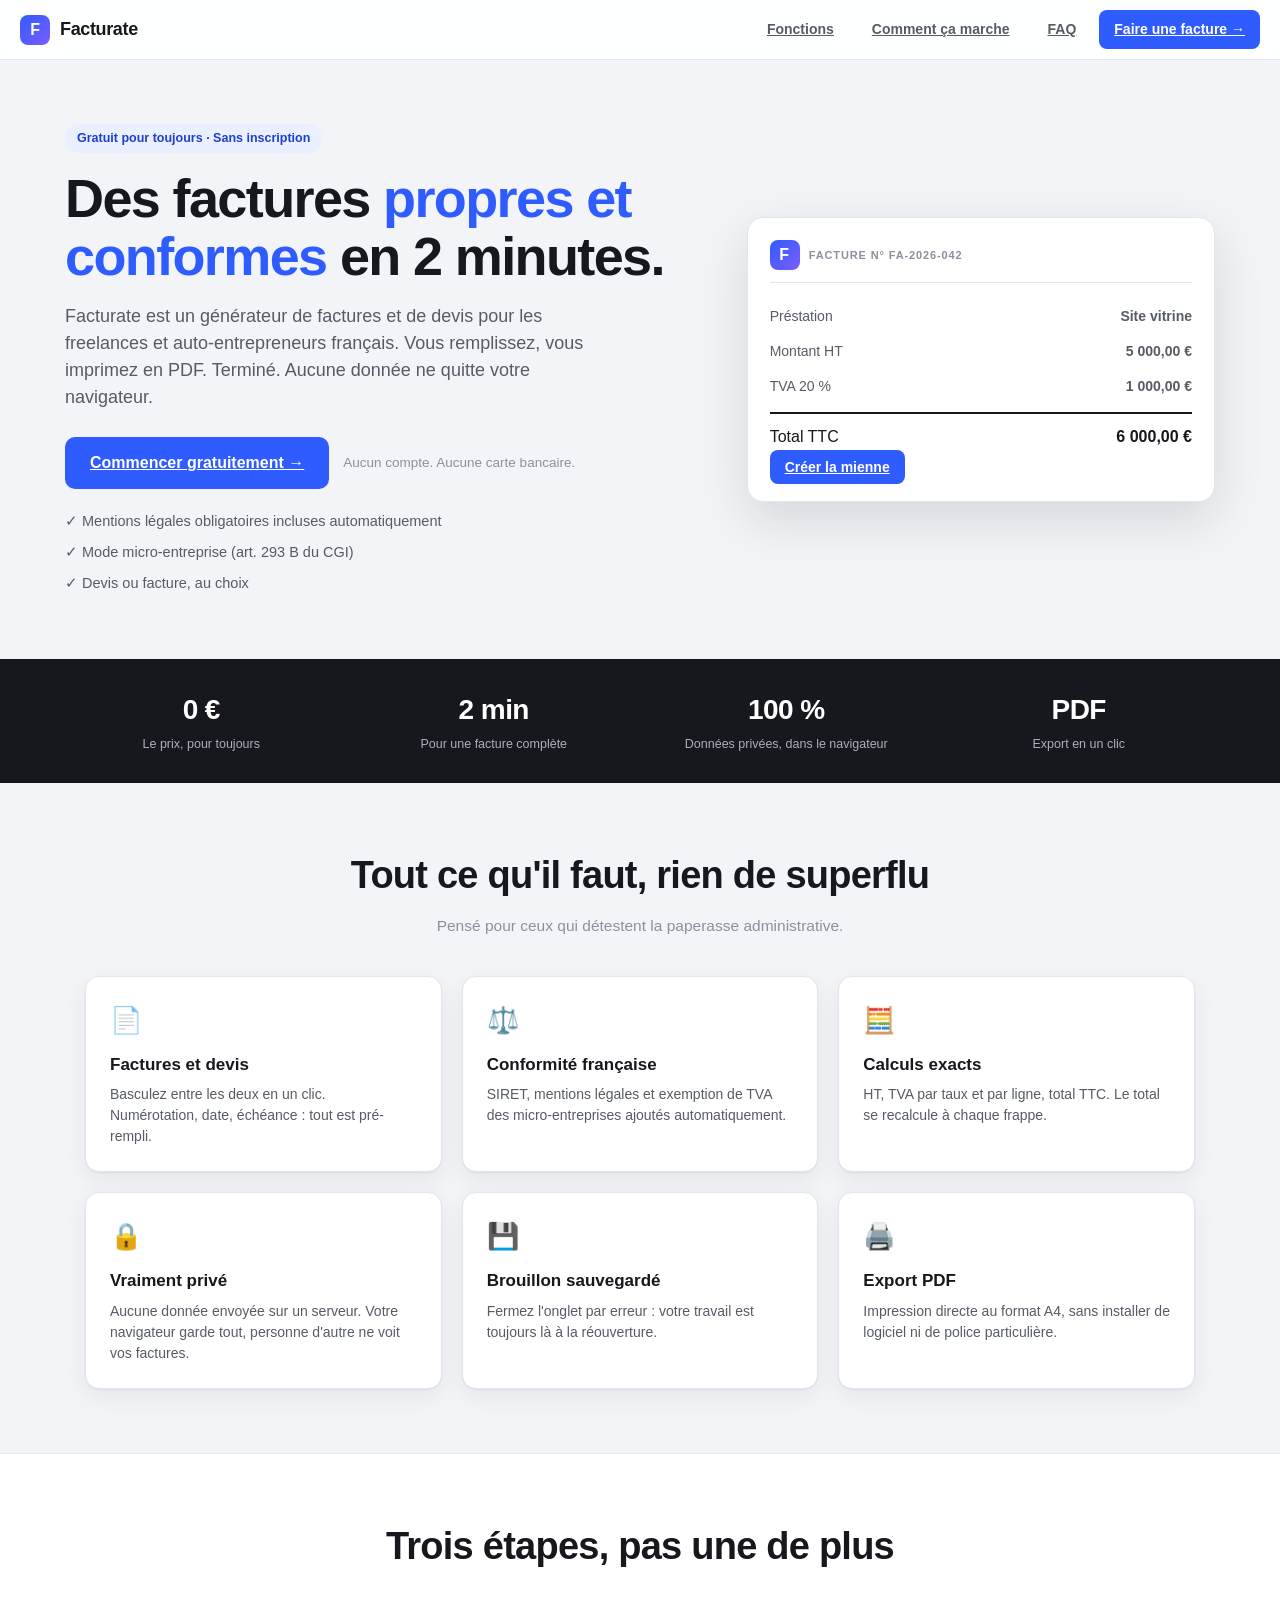
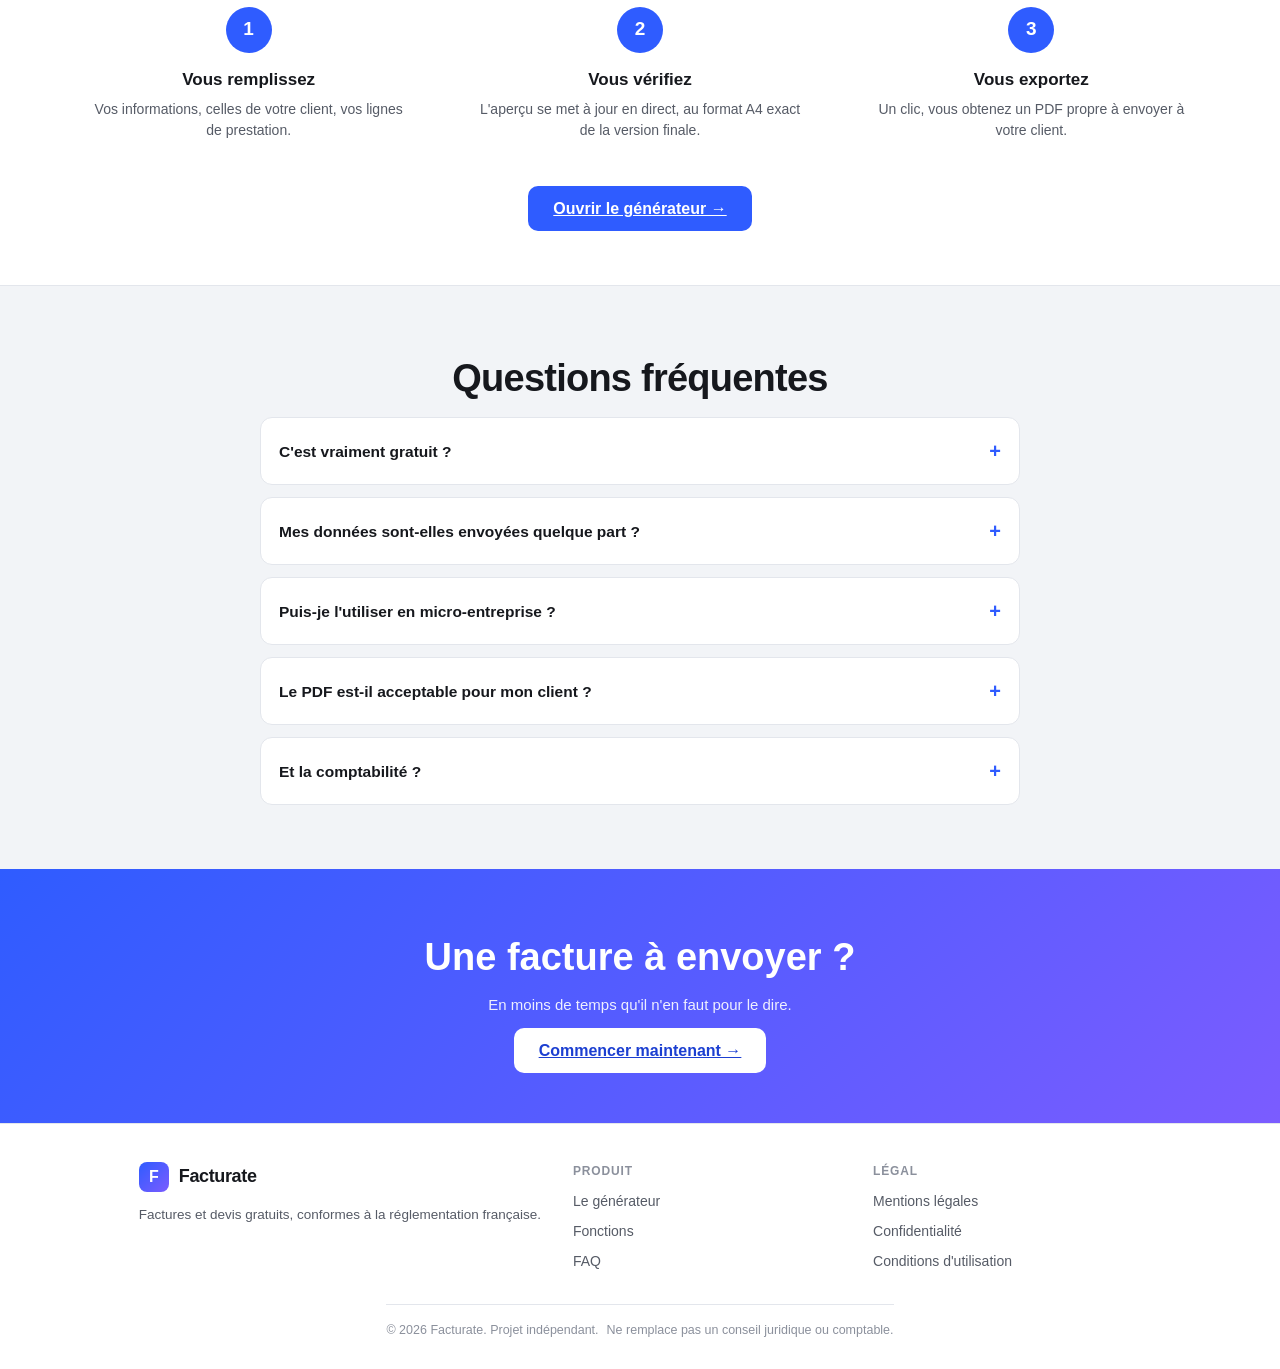
==== index.html @ b5619bf3 "Facturate : générateur de factures/devis + landing + pages légales + SEO - Application 100% statique" ====
<!DOCTYPE html>
<html lang="fr">
<head>
  <meta charset="UTF-8">
  <meta name="viewport" content="width=device-width, initial-scale=1.0">
  <title>Facturate — Factures et devis gratuits pour freelances et auto-entrepreneurs</title>
  <meta name="description" content="Créez des factures et devis professionnels conformes à la loi française. Gratuit, sans inscription, sans installation. Export PDF en un clic.">
  <meta name="keywords" content="facture gratuite, devis gratuit, générateur de facture, auto-entrepreneur, freelance, facture PDF, micro-entreprise">
  <link rel="canonical" href="https://example.com/">
  <link rel="stylesheet" href="css/style.css">
</head>
<body itemscope itemtype="https://schema.org/WebApplication">
  <meta itemprop="name" content="Facturate">
  <meta itemprop="applicationCategory" content="BusinessApplication">
  <meta itemprop="operatingSystem" content="Tout navigateur web">
  <meta itemprop="offers" itemscope itemtype="https://schema.org/Offer">
  <meta itemprop="price" content="0">
  <meta itemprop="priceCurrency" content="EUR">
  <script type="application/ld+json">
  {
    "@context": "https://schema.org",
    "@type": "SoftwareApplication",
    "name": "Facturate",
    "applicationCategory": "BusinessApplication",
    "operatingSystem": "Tout navigateur web",
    "description": "Générateur de factures et devis gratuits, conformes à la législation française. Sans inscription, export PDF.",
    "offers": { "@type": "Offer", "price": "0", "priceCurrency": "EUR" }
  }
  </script>
  <header class="topbar">
    <div class="topbar-inner">
      <a class="brand" href="index.html">
        <span class="brand-mark">F</span>
        <span>Facturate</span>
      </a>
      <nav>
        <a class="btn btn-ghost" href="#fonctions">Fonctions</a>
        <a class="btn btn-ghost" href="#demarrer">Comment ça marche</a>
        <a class="btn btn-ghost" href="#faq">FAQ</a>
        <a class="btn btn-primary" href="app.html">Faire une facture →</a>
      </nav>
    </div>
  </header>

  <main>
    <!-- Hero -->
    <section class="hero">
      <div class="hero-inner">
        <div class="hero-text">
          <span class="badge">Gratuit pour toujours · Sans inscription</span>
          <h1>Des factures <span class="accent">propres et conformes</span> en 2 minutes.</h1>
          <p>Facturate est un générateur de factures et de devis pour les freelances et auto-entrepreneurs français. Vous remplissez, vous imprimez en PDF. Terminé. Aucune donnée ne quitte votre navigateur.</p>
          <div class="hero-cta">
            <a class="btn btn-primary btn-lg" href="app.html">Commencer gratuitement →</a>
            <span class="hero-sub">Aucun compte. Aucune carte bancaire.</span>
          </div>
          <ul class="hero-list">
            <li>✓ Mentions légales obligatoires incluses automatiquement</li>
            <li>✓ Mode micro-entreprise (art. 293 B du CGI)</li>
            <li>✓ Devis ou facture, au choix</li>
          </ul>
        </div>
        <div class="hero-card">
          <div class="hero-card-head">
            <span class="brand-mark">F</span>
            <span>FACTURE N° FA-2026-042</span>
          </div>
          <div class="hero-card-row"><span>Préstation</span><strong>Site vitrine</strong></div>
          <div class="hero-card-row"><span>Montant HT</span><strong>5 000,00 €</strong></div>
          <div class="hero-card-row"><span>TVA 20 %</span><strong>1 000,00 €</strong></div>
          <div class="hero-card-row total"><span>Total TTC</span><strong>6 000,00 €</strong></div>
          <a class="btn btn-primary" href="app.html">Créer la mienne</a>
        </div>
      </div>
    </section>

    <!-- Preuve sociale -->
    <section class="band">
      <div class="band-inner">
        <div class="stat"><strong>0 €</strong><span>Le prix, pour toujours</span></div>
        <div class="stat"><strong>2 min</strong><span>Pour une facture complète</span></div>
        <div class="stat"><strong>100 %</strong><span>Données privées, dans le navigateur</span></div>
        <div class="stat"><strong>PDF</strong><span>Export en un clic</span></div>
      </div>
    </section>

    <!-- Fonctions -->
    <section id="fonctions" class="section">
      <h2>Tout ce qu'il faut, rien de superflu</h2>
      <p class="section-sub">Pensé pour ceux qui détestent la paperasse administrative.</p>
      <div class="features">
        <div class="feature">
          <div class="feature-ico">📄</div>
          <h3>Factures et devis</h3>
          <p>Basculez entre les deux en un clic. Numérotation, date, échéance : tout est pré-rempli.</p>
        </div>
        <div class="feature">
          <div class="feature-ico">⚖️</div>
          <h3>Conformité française</h3>
          <p>SIRET, mentions légales et exemption de TVA des micro-entreprises ajoutés automatiquement.</p>
        </div>
        <div class="feature">
          <div class="feature-ico">🧮</div>
          <h3>Calculs exacts</h3>
          <p>HT, TVA par taux et par ligne, total TTC. Le total se recalcule à chaque frappe.</p>
        </div>
        <div class="feature">
          <div class="feature-ico">🔒</div>
          <h3>Vraiment privé</h3>
          <p>Aucune donnée envoyée sur un serveur. Votre navigateur garde tout, personne d'autre ne voit vos factures.</p>
        </div>
        <div class="feature">
          <div class="feature-ico">💾</div>
          <h3>Brouillon sauvegardé</h3>
          <p>Fermez l'onglet par erreur : votre travail est toujours là à la réouverture.</p>
        </div>
        <div class="feature">
          <div class="feature-ico">🖨️</div>
          <h3>Export PDF</h3>
          <p>Impression directe au format A4, sans installer de logiciel ni de police particulière.</p>
        </div>
      </div>
    </section>

    <!-- Comment ça marche -->
    <section id="demarrer" class="section section-alt">
      <h2>Trois étapes, pas une de plus</h2>
      <div class="steps">
        <div class="step">
          <span class="step-n">1</span>
          <h3>Vous remplissez</h3>
          <p>Vos informations, celles de votre client, vos lignes de prestation.</p>
        </div>
        <div class="step">
          <span class="step-n">2</span>
          <h3>Vous vérifiez</h3>
          <p>L'aperçu se met à jour en direct, au format A4 exact de la version finale.</p>
        </div>
        <div class="step">
          <span class="step-n">3</span>
          <h3>Vous exportez</h3>
          <p>Un clic, vous obtenez un PDF propre à envoyer à votre client.</p>
        </div>
      </div>
      <div class="section-cta">
        <a class="btn btn-primary btn-lg" href="app.html">Ouvrir le générateur →</a>
      </div>
    </section>

    <!-- FAQ -->
    <section id="faq" class="section">
      <h2>Questions fréquentes</h2>
      <div class="faq">
        <details>
          <summary>C'est vraiment gratuit ?</summary>
          <p>Oui. Il n'y a pas de version payante, pas de limite de documents, pas de compte à créer. Le projet est hébergé sur une plateforme gratuite et ne coûte rien à faire tourner.</p>
        </details>
        <details>
          <summary>Mes données sont-elles envoyées quelque part ?</summary>
          <p>Non. Tout reste dans votre navigateur via le stockage local. Aucun appel réseau n'est effectué. Vous pouvez le vérifier vous-même : le code est libre et public.</p>
        </details>
        <details>
          <summary>Puis-je l'utiliser en micro-entreprise ?</summary>
          <p>Oui. Cochez « Je suis en micro-entreprise » : les mentions obligatoires (dispense d'immatriculation au RCS et au RM, TVA non applicable art. 293 B du CGI) sont ajoutées automatiquement.</p>
        </details>
        <details>
          <summary>Le PDF est-il acceptable pour mon client ?</summary>
          <p>Oui. Le format A4 est respecté et la mise en page est propre. Pensez à vérifier que les mentions obligatoires propres à votre activité sont présentes.</p>
        </details>
        <details>
          <summary>Et la comptabilité ?</summary>
          <p>Facturate édite vos documents. Il ne remplace pas un comptable ni un logiciel comptable agréé. Pour la gestion de votre comptabilité, rapprochez-vous d'un professionnel.</p>
        </details>
      </div>
    </section>

    <!-- CTA final -->
    <section class="cta-final">
      <h2>Une facture à envoyer ?</h2>
      <p>En moins de temps qu'il n'en faut pour le dire.</p>
      <a class="btn btn-light btn-lg" href="app.html">Commencer maintenant →</a>
    </section>
  </main>

  <footer class="foot">
    <div class="foot-inner">
      <div class="foot-col">
        <div class="brand"><span class="brand-mark">F</span><span>Facturate</span></div>
        <p>Factures et devis gratuits, conformes à la réglementation française.</p>
      </div>
      <div class="foot-col">
        <h4>Produit</h4>
        <a href="app.html">Le générateur</a>
        <a href="#fonctions">Fonctions</a>
        <a href="#faq">FAQ</a>
      </div>
      <div class="foot-col">
        <h4>Légal</h4>
        <a href="legal.html#mentions">Mentions légales</a>
        <a href="legal.html#confidentialite">Confidentialité</a>
        <a href="legal.html#cgu">Conditions d'utilisation</a>
      </div>
    </div>
    <div class="foot-note">
      <span>© 2026 Facturate. Projet indépendant.</span>
      <span>Ne remplace pas un conseil juridique ou comptable.</span>
    </div>
  </footer>
</body>
</html>
---- css/style.css ----
/* ============================================================
   Facturate — charton commun
   ============================================================ */
:root{
  --ink:#16181d;
  --ink-soft:#565b66;
  --ink-faint:#8b909c;
  --line:#e3e6ec;
  --paper:#ffffff;
  --bg:#f2f4f7;
  --brand:#2f5cff;
  --brand-deep:#1c3fd1;
  --brand-soft:#eaf0ff;
  --ok:#12794e;
  --danger:#c0392b;
  --radius:10px;
  --shadow:0 1px 2px rgba(20,25,40,.06), 0 8px 24px rgba(20,25,40,.06);
  --mono:"SFMono-Regular", ui-monospace, "Cascadia Mono", Consolas, monospace;
}

*{box-sizing:border-box}
html,body{margin:0;padding:0}
body{
  font-family:"Segoe UI", -apple-system, BlinkMacSystemFont, Roboto, "Helvetica Neue", Arial, sans-serif;
  background:var(--bg);
  color:var(--ink);
  font-size:15px;
  line-height:1.5;
  -webkit-font-smoothing:antialiased;
}
h1,h2,h3,p{margin:0}
textarea,input,select{font:inherit;color:inherit}
a{color:var(--brand-deep)}

/* ---------- Barre supérieure ---------- */
.topbar{
  position:sticky;top:0;z-index:50;
  background:rgba(255,255,255,.92);
  backdrop-filter:blur(10px);
  border-bottom:1px solid var(--line);
}
.topbar-inner{
  max-width:1500px;margin:0 auto;padding:10px 20px;
  display:flex;align-items:center;justify-content:space-between;gap:12px;
}
.brand{
  display:flex;align-items:center;gap:10px;
  text-decoration:none;font-weight:750;font-size:18px;letter-spacing:-.02em;color:var(--ink);
}
.brand-mark{
  width:30px;height:30px;border-radius:8px;
  background:linear-gradient(135deg,var(--brand),#7b5cff);
  color:#fff;display:grid;place-items:center;font-weight:800;font-size:16px;
}
.topbar nav{display:flex;gap:8px}

/* ---------- Boutons ---------- */
.btn{
  border:1px solid transparent;border-radius:8px;padding:8px 14px;
  font-size:14px;font-weight:600;cursor:pointer;
  transition:background .15s, border-color .15s, transform .05s;
}
.btn:active{transform:translateY(1px)}
.btn-primary{background:var(--brand);color:#fff}
.btn-primary:hover{background:var(--brand-deep)}
.btn-outline{background:transparent;border-color:var(--line);color:var(--ink)}
.btn-outline:hover{border-color:var(--brand);color:var(--brand-deep);background:var(--brand-soft)}
.btn-ghost{background:transparent;color:var(--ink-soft)}
.btn-ghost:hover{background:#eceff4;color:var(--ink)}
.btn-danger{
  background:transparent;border:1px solid var(--line);color:var(--ink-faint);
  border-radius:6px;padding:3px 9px;font-size:12px;cursor:pointer;
}
.btn-danger:hover{border-color:var(--danger);color:var(--danger)}

/* ---------- Mise en page 2 colonnes ---------- */
.layout{
  max-width:1500px;margin:0 auto;padding:20px;
  display:grid;grid-template-columns:minmax(340px,440px) 1fr;gap:20px;
  align-items:start;
}
.panel{display:flex;flex-direction:column;gap:16px}

/* ---------- Type de document ---------- */
.doc-type{display:flex;gap:8px}
.radio-card{
  flex:1;position:relative;display:block;
  border:1px solid var(--line);border-radius:var(--radius);
  padding:10px;text-align:center;cursor:pointer;font-weight:600;
  background:var(--paper);transition:.15s;
}
.radio-card:hover{border-color:var(--brand)}
.radio-card input{position:absolute;opacity:0;width:100%;height:100%;left:0;top:0;margin:0;cursor:pointer}
.radio-card input:checked + span{color:var(--brand-deep)}
.radio-card:has(input:checked){border-color:var(--brand);background:var(--brand-soft);box-shadow:inset 0 0 0 1px var(--brand)}

/* ---------- Groupes de champs ---------- */
.group{
  background:var(--paper);border:1px solid var(--line);border-radius:var(--radius);
  padding:14px 16px;margin:0;box-shadow:var(--shadow);
}
.group > legend{
  font-weight:700;font-size:13px;text-transform:uppercase;letter-spacing:.06em;
  color:var(--ink-faint);padding:0 6px;
}
label{display:block;margin:10px 0;font-size:13px;font-weight:600;color:var(--ink-soft)}
label input,label select,label textarea{
  display:block;width:100%;margin-top:5px;
  padding:8px 10px;font-size:14px;font-weight:400;color:var(--ink);
  background:#fbfcfe;border:1px solid var(--line);border-radius:8px;
}
label input:focus,label select:focus,label textarea:focus{
  outline:2px solid var(--brand);outline-offset:0;border-color:var(--brand);background:#fff;
}
.check{display:flex;align-items:center;gap:9px;font-size:14px;color:var(--ink)}
.check input{width:auto;margin:0;accent-color:var(--brand)}
.grid-2{display:grid;grid-template-columns:1fr 1fr;gap:0 12px}
.grid-3{display:grid;grid-template-columns:1fr 1fr 1fr;gap:0 12px}
.hidden{display:none !important}
.autosave-note{
  font-size:12px;color:var(--ink-faint);text-align:center;
  display:flex;align-items:center;justify-content:center;gap:6px;
}
.autosave-note::before{content:"";width:7px;height:7px;border-radius:50%;background:var(--ok);display:inline-block}
.autoent{border:1px dashed var(--line);border-radius:8px;padding:4px 12px 10px;background:#fbfcfe}

/* ---------- Lignes d'articles ---------- */
.item{
  border:1px solid var(--line);border-radius:8px;padding:10px;margin-bottom:10px;background:#fbfcfe;
}
.item .row{display:grid;grid-template-columns:1fr 74px 92px 84px 30px;gap:8px;align-items:end}
.item label{margin:0;font-size:11px;color:var(--ink-faint)}
.item input{padding:6px 8px;font-size:13px}
.item .desc-label{grid-column:1 / -1;margin-top:6px}
.item .desc{width:100%;font-size:13px}
.autosave-note.flash{color:var(--ok)}

/* ---------- Aperçu ---------- */
.preview-wrap{
  position:sticky;top:70px;
  background:#dfe3ea;border-radius:14px;padding:18px;
  min-height:60vh;max-height:calc(100vh - 90px);overflow:auto;
  box-shadow:inset 0 1px 3px rgba(20,25,40,.12);
}
.preview-scaler{transform-origin:top center}

/* La "feuille" A4 */
.invoice{
  background:var(--paper);color:var(--ink);
  width:210mm;min-height:297mm;margin:0 auto;
  padding:18mm 16mm;display:flex;flex-direction:column;
  box-shadow:0 6px 28px rgba(15,20,35,.22);
  font-size:12.5px;line-height:1.55;
}
.inv-head{display:flex;justify-content:space-between;gap:20px;align-items:flex-start}
.inv-emitter .name{font-size:19px;font-weight:800;letter-spacing:-.02em}
.inv-emitter .muted{color:var(--ink-faint);font-size:11.5px;white-space:pre-line}
.inv-title{text-align:right}
.inv-title h1{font-size:26px;font-weight:800;letter-spacing:-.03em;margin-bottom:4px}
.inv-title .meta{font-size:11.5px;color:var(--ink-soft);white-space:pre-line}
.inv-title .pill{
  display:inline-block;margin-top:8px;padding:3px 10px;border-radius:99px;
  font-size:11px;font-weight:700;letter-spacing:.05em;text-transform:uppercase;
  background:var(--brand-soft);color:var(--brand-deep);
}

.inv-parties{display:flex;justify-content:space-between;gap:24px;margin-top:22px}
.inv-party h3{font-size:10.5px;text-transform:uppercase;letter-spacing:.09em;color:var(--ink-faint);margin-bottom:5px}
.inv-party .who{font-weight:700;font-size:13.5px}
.inv-party .addr{color:var(--ink-soft);white-space:pre-line;font-size:11.5px}

.inv-table{margin-top:24px;width:100%;border-collapse:collapse}
.inv-table th{
  text-align:left;font-size:10.5px;text-transform:uppercase;letter-spacing:.06em;
  color:#fff;background:var(--ink);padding:7px 10px;font-weight:600;
}
.inv-table th.num,.inv-table td.num{text-align:right}
.inv-table td{padding:8px 10px;border-bottom:1px solid var(--line);vertical-align:top}
.inv-table td.desc{min-width:44%}
.inv-table td.desc .sub{color:var(--ink-faint);font-size:11px}
.inv-table tr:last-child td{border-bottom:2px solid var(--ink)}

.inv-totals{margin-top:16px;margin-left:auto;width:min(52%,260px);font-size:12.5px}
.inv-totals .line{display:flex;justify-content:space-between;padding:4px 0}
.inv-totals .line.total{
  border-top:2px solid var(--ink);margin-top:6px;padding-top:8px;
  font-weight:800;font-size:15px;
}
.inv-totals .line .v{font-variant-numeric:tabular-nums}

.inv-notes{margin-top:auto;padding-top:20px;font-size:11px;color:var(--ink-soft);white-space:pre-line}
.inv-legal{
  margin-top:14px;font-size:10px;color:var(--ink-faint);
  border-top:1px solid var(--line);padding-top:9px;line-height:1.5;
}
.inv-foot{
  display:flex;justify-content:space-between;gap:16px;
  font-size:10px;color:var(--ink-faint);padding-top:10px;
}
.inv-thanks{font-weight:600;color:var(--ink-soft)}

/* ---------- Pied de page ---------- */
.foot{
  max-width:1500px;margin:0 auto;padding:16px 20px 30px;
  display:flex;justify-content:space-between;flex-wrap:wrap;gap:6px;
  font-size:12px;color:var(--ink-faint);
}

/* ---------- Responsive ---------- */
@media (max-width:1050px){
  .layout{grid-template-columns:1fr}
  .preview-wrap{position:static;max-height:none}
}
@media (max-width:560px){
  .topbar-inner,.layout,.foot{padding-left:12px;padding-right:12px}
  .grid-2,.grid-3{grid-template-columns:1fr}
  .item .row{grid-template-columns:1fr 1fr}
}

/* ---------- Impression : on n'imprime que la facture ---------- */
@media print{
  @page{size:A4;margin:0}
  body{background:#fff;font-size:12.5px}
  .topbar,.panel,.foot,.preview-wrap{display:none !important}
  .layout{display:block;padding:0;margin:0;max-width:none}
  .preview-scaler{transform:none}
  .invoice{
    box-shadow:none;margin:0;width:auto;min-height:auto;
    padding:14mm 12mm;
  }
}

/* ============================================================
   Landing page (index.html)
   ============================================================ */
.hero{padding:64px 20px 40px}
.hero-inner{
  max-width:1150px;margin:0 auto;
  display:grid;grid-template-columns:1.15fr .85fr;gap:48px;align-items:center;
}
.badge{
  display:inline-block;background:var(--brand-soft);color:var(--brand-deep);
  font-size:12.5px;font-weight:700;padding:5px 12px;border-radius:99px;margin-bottom:16px;
}
.hero-text h1{font-size:clamp(34px,5vw,54px);line-height:1.08;letter-spacing:-.03em;margin-bottom:18px}
.hero-text .accent{color:var(--brand)}
.hero-text > p{font-size:18px;color:var(--ink-soft);max-width:52ch;margin-bottom:26px}
.hero-cta{display:flex;align-items:center;gap:14px;flex-wrap:wrap;margin-bottom:22px}
.btn-lg{padding:13px 24px;font-size:16px;border-radius:10px}
.hero-sub{font-size:13.5px;color:var(--ink-faint)}
.hero-list{list-style:none;padding:0;margin:0;display:flex;flex-direction:column;gap:9px}
.hero-list li{font-size:14.5px;color:var(--ink-soft)}

.hero-card{
  background:var(--paper);border:1px solid var(--line);border-radius:16px;
  padding:22px;box-shadow:0 18px 50px rgba(20,25,40,.13);
}
.hero-card-head{
  display:flex;align-items:center;gap:9px;margin-bottom:16px;
  font-size:11px;font-weight:700;letter-spacing:.08em;color:var(--ink-faint);
  text-transform:uppercase;border-bottom:1px solid var(--line);padding-bottom:12px;
}
.hero-card-row{display:flex;justify-content:space-between;padding:7px 0;font-size:14px;color:var(--ink-soft)}
.hero-card-row.total{border-top:2px solid var(--ink);margin-top:8px;padding-top:11px;font-size:16px;color:var(--ink)}
.hero-card .btn{width:100%;margin-top:16px;justify-content:center;text-align:center}

/* Bandeau de chiffres */
.band{background:var(--ink);color:#fff;padding:30px 20px;margin-top:24px}
.band-inner{max-width:1150px;margin:0 auto;display:grid;grid-template-columns:repeat(4,1fr);gap:20px}
.stat{display:flex;flex-direction:column;align-items:center;gap:4px;text-align:center}
.stat strong{font-size:28px;letter-spacing:-.02em}
.stat span{font-size:12.5px;color:#aab0bd}

/* Sections génériques */
.section{max-width:1150px;margin:0 auto;padding:64px 20px}
.section-alt{background:var(--paper);border-block:1px solid var(--line);max-width:none}
.section-alt > *{max-width:1150px;margin-left:auto;margin-right:auto}
.section h2{font-size:clamp(27px,3.5vw,38px);letter-spacing:-.02em;text-align:center;margin-bottom:10px}
.section-sub{text-align:center;color:var(--ink-faint);margin-bottom:38px;font-size:15.5px}

.features{display:grid;grid-template-columns:repeat(3,1fr);gap:20px}
.feature{
  background:var(--paper);border:1px solid var(--line);border-radius:14px;
  padding:24px;box-shadow:var(--shadow);transition:transform .18s, box-shadow .18s;
}
.feature:hover{transform:translateY(-3px);box-shadow:0 12px 30px rgba(20,25,40,.10)}
.feature-ico{font-size:26px;margin-bottom:12px}
.feature h3{font-size:17px;margin-bottom:7px}
.feature p{font-size:14px;color:var(--ink-soft);margin:0}

.steps{display:grid;grid-template-columns:repeat(3,1fr);gap:24px;margin-bottom:34px}
.step{padding:22px;text-align:center}
.step-n{
  display:grid;place-items:center;width:46px;height:46px;margin:0 auto 14px;
  border-radius:50%;background:var(--brand);color:#fff;font-weight:800;font-size:19px;
}
.step h3{font-size:17px;margin-bottom:7px}
.step p{font-size:14px;color:var(--ink-soft)}
.section-cta{text-align:center}

/* FAQ */
.faq{max-width:760px;margin:0 auto;display:flex;flex-direction:column;gap:12px}
.faq details{
  background:var(--paper);border:1px solid var(--line);border-radius:12px;padding:6px 18px;
}
.faq summary{cursor:pointer;padding:12px 0;font-weight:600;font-size:15.5px;list-style:none;
  display:flex;justify-content:space-between;align-items:center;gap:12px}
.faq summary::after{content:"+";color:var(--brand);font-size:20px;font-weight:700;flex:none}
.faq details[open] summary::after{content:"–"}
.faq details p{margin:0 0 14px;color:var(--ink-soft);font-size:14.5px}

/* CTA final */
.cta-final{
  background:linear-gradient(135deg,var(--brand),#7b5cff);color:#fff;
  text-align:center;padding:60px 20px;
}
.cta-final h2{font-size:clamp(27px,3.5vw,38px);margin-bottom:8px}
.cta-final p{opacity:.9;margin-bottom:22px}
.btn-light{background:#fff;color:var(--brand-deep)}
.btn-light:hover{background:#f0f3ff}

/* Pied de page */
.foot{background:var(--paper);border-top:1px solid var(--line);padding:38px 20px 0;margin-top:0}
.foot-inner{
  max-width:1150px;margin:0 auto;display:grid;grid-template-columns:1.5fr 1fr 1fr;gap:32px;
  padding-bottom:26px;
}
.foot-col{display:flex;flex-direction:column;gap:9px}
.foot-col h4{margin:0 0 2px;font-size:12px;text-transform:uppercase;letter-spacing:.07em;color:var(--ink-faint)}
.foot-col p{font-size:13.5px;color:var(--ink-soft);margin:4px 0 0}
.foot-col a{text-decoration:none;font-size:14px;color:var(--ink-soft)}
.foot-col a:hover{color:var(--brand-deep)}
.foot-note{
  max-width:1150px;margin:0 auto;border-top:1px solid var(--line);
  display:flex;justify-content:space-between;flex-wrap:wrap;gap:8px;
  padding:16px 0 30px;font-size:12.5px;color:var(--ink-faint);
}

@media (max-width:960px){
  .hero-inner,.features,.steps{grid-template-columns:1fr}
  .band-inner{grid-template-columns:repeat(2,1fr)}
  .foot-inner{grid-template-columns:1fr 1fr}
  .hero-card{order:-1}
}
@media (max-width:560px){
  .topbar nav .btn-ghost{display:none}
  .band-inner,.foot-inner{grid-template-columns:1fr}
}

/* ============================================================
   Page légale
   ============================================================ */
.legal{
  max-width:780px;margin:0 auto;padding:48px 20px 64px;
}
.legal h1{font-size:clamp(28px,4vw,38px);letter-spacing:-.02em;margin-bottom:6px}
.legal-date{color:var(--ink-faint);font-size:13.5px;margin-bottom:34px}
.legal section{
  background:var(--paper);border:1px solid var(--line);border-radius:12px;
  padding:26px 28px;margin-bottom:22px;box-shadow:var(--shadow);
}
.legal h2{font-size:20px;margin-bottom:14px;letter-spacing:-.01em}
.legal h3{font-size:15px;margin:20px 0 6px;color:var(--ink)}
.legal p{color:var(--ink-soft);font-size:14.5px;margin:0 0 10px}
.legal ul{margin:0 0 12px;padding-left:20px;color:var(--ink-soft);font-size:14.5px}
.legal ul li{margin-bottom:6px}
.legal-contact{
  background:var(--brand-soft);border-radius:10px;padding:14px 18px;
  color:var(--brand-deep);font-weight:600;font-size:14.5px;margin:0 0 22px;
}
@media (max-width:560px){ .legal section{padding:20px} }
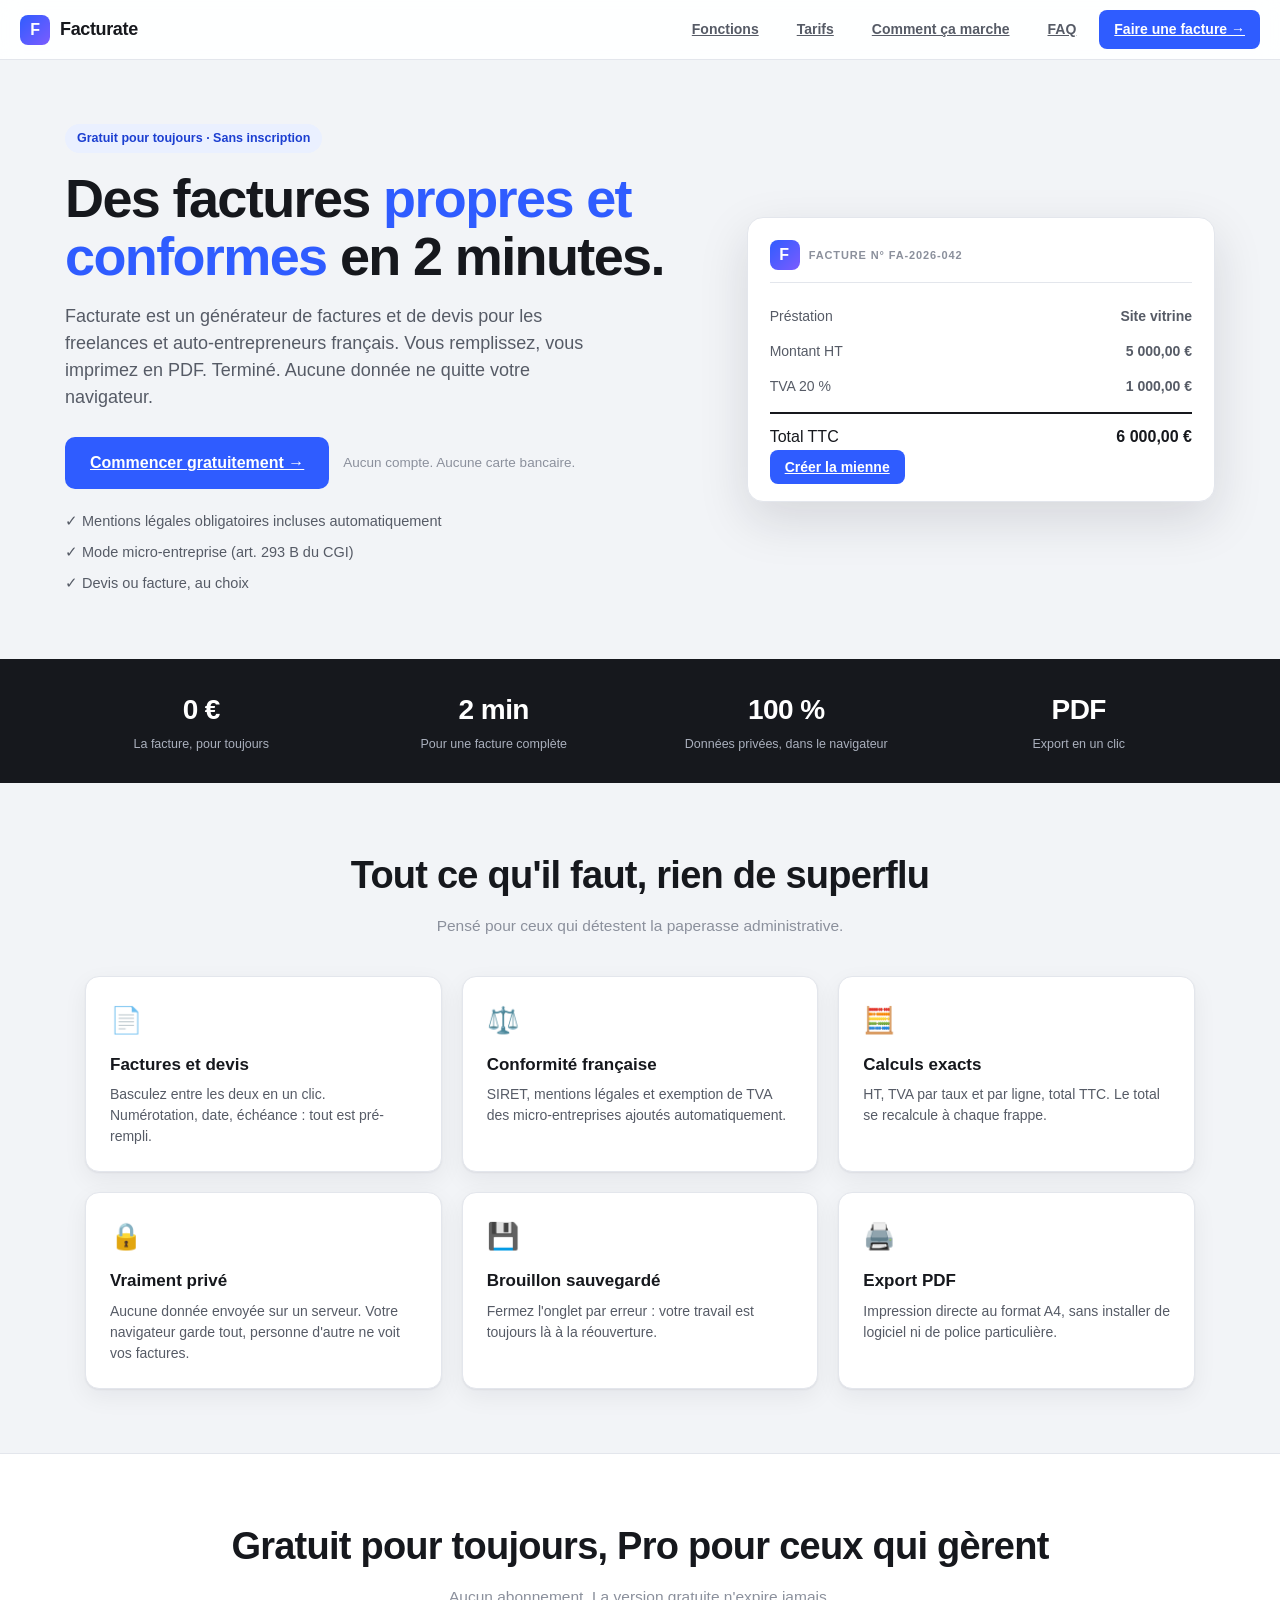
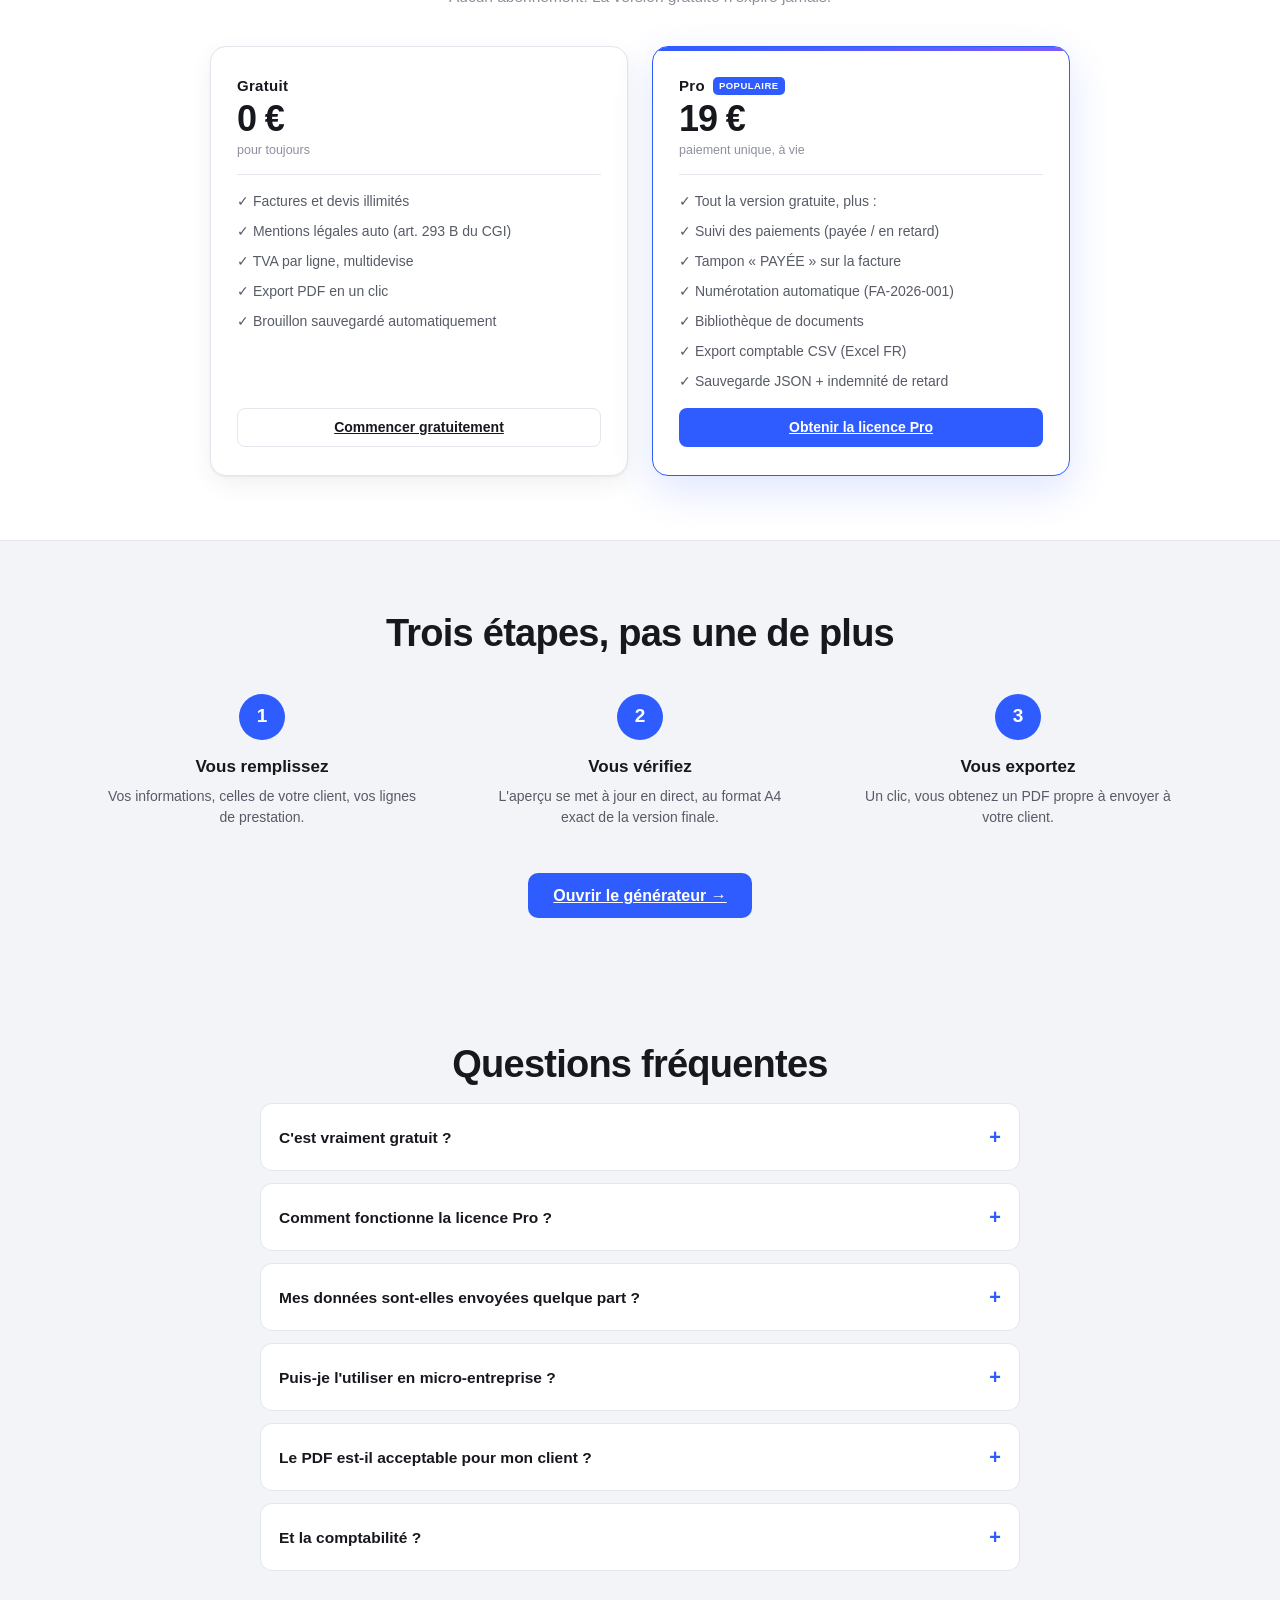
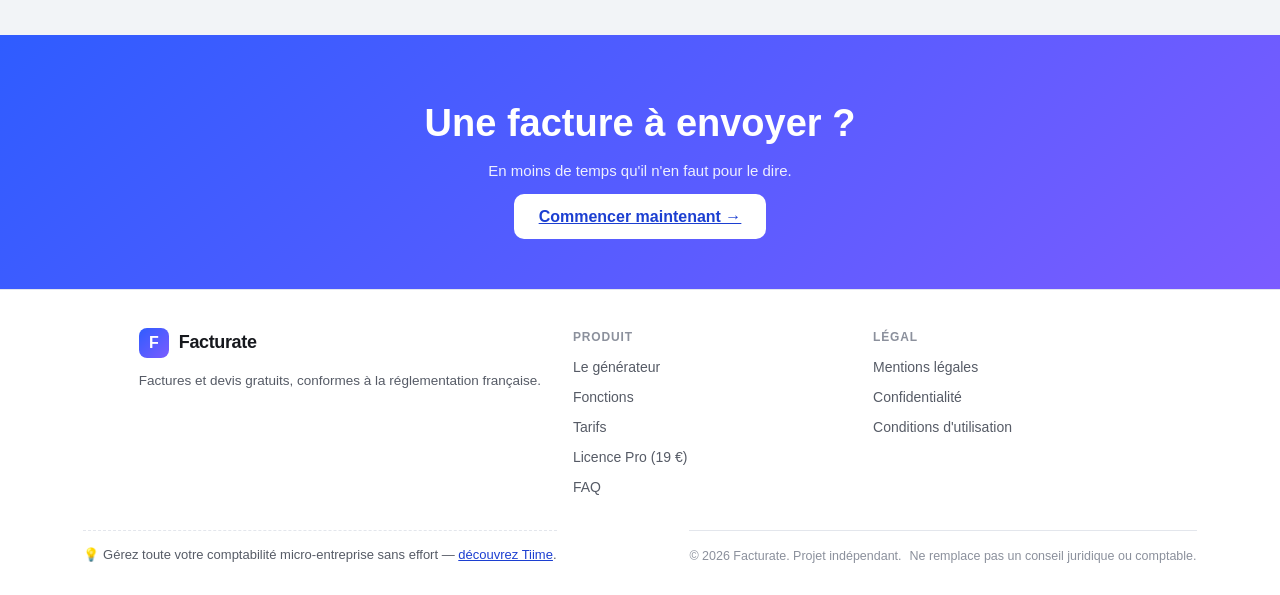
==== commit b5582c32: "Monétisation : achat Gumroad, page merci, section tarifs, déploiement GitHub Pages - Bouton d'achat " ====
--- a/index.html
+++ b/index.html
@@ -6,7 +6,7 @@
   <title>Facturate — Factures et devis gratuits pour freelances et auto-entrepreneurs</title>
   <meta name="description" content="Créez des factures et devis professionnels conformes à la loi française. Gratuit, sans inscription, sans installation. Export PDF en un clic.">
   <meta name="keywords" content="facture gratuite, devis gratuit, générateur de facture, auto-entrepreneur, freelance, facture PDF, micro-entreprise">
-  <link rel="canonical" href="https://example.com/">
+  <link rel="canonical" href="https://VOTRE-PSEUDO.github.io/facturate/">
   <link rel="stylesheet" href="css/style.css">
 </head>
 <body itemscope itemtype="https://schema.org/WebApplication">
@@ -35,6 +35,7 @@
       </a>
       <nav>
         <a class="btn btn-ghost" href="#fonctions">Fonctions</a>
+        <a class="btn btn-ghost" href="#tarifs">Tarifs</a>
         <a class="btn btn-ghost" href="#demarrer">Comment ça marche</a>
         <a class="btn btn-ghost" href="#faq">FAQ</a>
         <a class="btn btn-primary" href="app.html">Faire une facture →</a>
@@ -77,7 +78,7 @@
     <!-- Preuve sociale -->
     <section class="band">
       <div class="band-inner">
-        <div class="stat"><strong>0 €</strong><span>Le prix, pour toujours</span></div>
+        <div class="stat"><strong>0 €</strong><span>La facture, pour toujours</span></div>
         <div class="stat"><strong>2 min</strong><span>Pour une facture complète</span></div>
         <div class="stat"><strong>100 %</strong><span>Données privées, dans le navigateur</span></div>
         <div class="stat"><strong>PDF</strong><span>Export en un clic</span></div>
@@ -122,8 +123,48 @@
       </div>
     </section>
 
+    <!-- Tarifs -->
+    <section id="tarifs" class="section section-alt">
+      <h2>Gratuit pour toujours, Pro pour ceux qui gèrent</h2>
+      <p class="section-sub">Aucun abonnement. La version gratuite n'expire jamais.</p>
+      <div class="pricing">
+        <div class="plan">
+          <div class="plan-head">
+            <span class="plan-name">Gratuit</span>
+            <span class="plan-price">0 €</span>
+            <span class="plan-cadence">pour toujours</span>
+          </div>
+          <ul class="plan-list">
+            <li>✓ Factures et devis illimités</li>
+            <li>✓ Mentions légales auto (art. 293 B du CGI)</li>
+            <li>✓ TVA par ligne, multidevise</li>
+            <li>✓ Export PDF en un clic</li>
+            <li>✓ Brouillon sauvegardé automatiquement</li>
+          </ul>
+          <a class="btn btn-outline" href="app.html">Commencer gratuitement</a>
+        </div>
+        <div class="plan plan-pro">
+          <div class="plan-head">
+            <span class="plan-name">Pro <span class="pro-tag">POPULAIRE</span></span>
+            <span class="plan-price">19 €</span>
+            <span class="plan-cadence">paiement unique, à vie</span>
+          </div>
+          <ul class="plan-list">
+            <li>✓ Tout la version gratuite, plus :</li>
+            <li>✓ Suivi des paiements (payée / en retard)</li>
+            <li>✓ Tampon « PAYÉE » sur la facture</li>
+            <li>✓ Numérotation automatique (FA-2026-001)</li>
+            <li>✓ Bibliothèque de documents</li>
+            <li>✓ Export comptable CSV (Excel FR)</li>
+            <li>✓ Sauvegarde JSON + indemnité de retard</li>
+          </ul>
+          <a class="btn btn-primary" href="https://gumroad.com/l/facturate-pro" target="_blank" rel="noopener">Obtenir la licence Pro</a>
+        </div>
+      </div>
+    </section>
+
     <!-- Comment ça marche -->
-    <section id="demarrer" class="section section-alt">
+    <section id="demarrer" class="section">
       <h2>Trois étapes, pas une de plus</h2>
       <div class="steps">
         <div class="step">
@@ -153,7 +194,11 @@
       <div class="faq">
         <details>
           <summary>C'est vraiment gratuit ?</summary>
-          <p>Oui. Il n'y a pas de version payante, pas de limite de documents, pas de compte à créer. Le projet est hébergé sur une plateforme gratuite et ne coûte rien à faire tourner.</p>
+          <p>Oui. La création de factures et de devis est gratuite pour toujours, sans limite de documents et sans compte. Les fonctions avancées (suivi des paiements, bibliothèque, export comptable, numérotation automatique) sont disponibles dans la licence Pro à 19 €, en paiement unique.</p>
+        </details>
+        <details>
+          <summary>Comment fonctionne la licence Pro ?</summary>
+          <p>Vous achetez la licence sur Gumroad (paiement sécurisé). Votre clé vous est envoyée immédiatement par e-mail. Vous la collez dans le générateur, les fonctions Pro se débloquent. Aucun compte à créer, aucune donnée envoyée : la clé est vérifiée directement dans votre navigateur.</p>
         </details>
         <details>
           <summary>Mes données sont-elles envoyées quelque part ?</summary>
@@ -192,6 +237,8 @@
         <h4>Produit</h4>
         <a href="app.html">Le générateur</a>
         <a href="#fonctions">Fonctions</a>
+        <a href="#tarifs">Tarifs</a>
+        <a href="https://gumroad.com/l/facturate-pro" target="_blank" rel="noopener noopener">Licence Pro (19 €)</a>
         <a href="#faq">FAQ</a>
       </div>
       <div class="foot-col">
@@ -201,6 +248,11 @@
         <a href="legal.html#cgu">Conditions d'utilisation</a>
       </div>
     </div>
+    <div class="foot-aff">
+      <span>💡 Gérez toute votre comptabilité micro-entreprise sans effort —
+        <a href="https://www.tiime.fr" target="_blank" rel="nofollow sponsored noopener">découvrez Tiime</a>.
+      </span>
+    </div>
     <div class="foot-note">
       <span>© 2026 Facturate. Projet indépendant.</span>
       <span>Ne remplace pas un conseil juridique ou comptable.</span>
--- a/css/style.css
+++ b/css/style.css
@@ -298,6 +298,30 @@
 .step p{font-size:14px;color:var(--ink-soft)}
 .section-cta{text-align:center}
 
+/* Tarifs */
+.pricing{display:grid;grid-template-columns:1fr 1fr;gap:24px;max-width:860px;margin:0 auto}
+.plan{
+  background:var(--paper);border:1px solid var(--line);border-radius:16px;
+  padding:28px 26px;box-shadow:var(--shadow);display:flex;flex-direction:column;gap:16px;
+}
+.plan-pro{
+  border-color:var(--brand);box-shadow:0 14px 40px rgba(47,92,255,.16);
+  position:relative;overflow:hidden;
+}
+.plan-pro::before{
+  content:"";position:absolute;inset:0 0 auto;height:4px;
+  background:linear-gradient(90deg,var(--brand),#7b5cff);
+}
+.plan-head{display:flex;flex-direction:column;gap:2px;border-bottom:1px solid var(--line);padding-bottom:14px}
+.plan-name{font-size:15px;font-weight:700;letter-spacing:.02em;display:flex;align-items:center;gap:8px}
+.plan-price{font-size:36px;font-weight:800;letter-spacing:-.03em;line-height:1.1}
+.plan-cadence{font-size:12.5px;color:var(--ink-faint)}
+.plan-list{list-style:none;padding:0;margin:0;display:flex;flex-direction:column;gap:9px;flex:1}
+.plan-list li{font-size:14px;color:var(--ink-soft)}
+.plan .btn{justify-content:center;text-align:center;margin-top:auto}
+
+@media (max-width:820px){ .pricing{grid-template-columns:1fr} }
+
 /* FAQ */
 .faq{max-width:760px;margin:0 auto;display:flex;flex-direction:column;gap:12px}
 .faq details{
@@ -330,6 +354,10 @@
 .foot-col p{font-size:13.5px;color:var(--ink-soft);margin:4px 0 0}
 .foot-col a{text-decoration:none;font-size:14px;color:var(--ink-soft)}
 .foot-col a:hover{color:var(--brand-deep)}
+.foot-aff{
+  max-width:1150px;margin:0 auto;border-top:1px dashed var(--line);
+  padding:14px 0;font-size:13px;color:var(--ink-soft);
+}
 .foot-note{
   max-width:1150px;margin:0 auto;border-top:1px solid var(--line);
   display:flex;justify-content:space-between;flex-wrap:wrap;gap:8px;
@@ -364,8 +392,83 @@
 .legal p{color:var(--ink-soft);font-size:14.5px;margin:0 0 10px}
 .legal ul{margin:0 0 12px;padding-left:20px;color:var(--ink-soft);font-size:14.5px}
 .legal ul li{margin-bottom:6px}
+.legal-steps{margin:0 0 12px;padding-left:22px;color:var(--ink-soft);font-size:14.5px}
+.legal-steps li{margin-bottom:8px}
 .legal-contact{
   background:var(--brand-soft);border-radius:10px;padding:14px 18px;
   color:var(--brand-deep);font-weight:600;font-size:14.5px;margin:0 0 22px;
 }
 @media (max-width:560px){ .legal section{padding:20px} }
+
+/* ============================================================
+   Version Premium
+   ============================================================ */
+.pro-tag{
+  font-size:9.5px;background:var(--brand);color:#fff;
+  padding:2px 6px;border-radius:5px;letter-spacing:.05em;vertical-align:middle;
+}
+#premiumBox .grid-2{margin-top:8px}
+#premiumBox .grid-2 .btn{margin-top:4px}
+
+/* Verrou Premium */
+#proGate{border:1px dashed var(--brand);background:var(--brand-soft);text-align:center}
+.gate-title{font-weight:700;font-size:15px;margin-bottom:6px}
+.gate-text{font-size:13px;color:var(--ink-soft);margin-bottom:12px}
+.gate-msg{font-size:12.5px;min-height:18px;margin-top:8px;color:var(--danger)}
+.gate-buy{font-size:12px;color:var(--ink-faint);margin:14px 0 6px}
+.btn-buy{
+  display:inline-block;text-decoration:none;
+  background:var(--brand);color:#fff;width:100%;text-align:center;
+}
+.btn-buy:hover{background:var(--brand-deep)}
+.gate-buy-note{font-size:11px;color:var(--ink-faint);margin-top:6px}
+
+/* Tampon PAYÉE */
+.stamp{
+  position:absolute;top:52mm;right:24mm;z-index:5;
+  border:3px solid var(--ok);color:var(--ok);
+  font-weight:800;font-size:26px;letter-spacing:.12em;
+  padding:8px 20px;border-radius:8px;transform:rotate(-12deg);
+  opacity:.85;pointer-events:none;
+}
+.invoice{position:relative}
+
+/* Pastilles de statut */
+.pill-ok{background:#e2f4ec;color:var(--ok)}
+.pill-late{background:#fbe7e4;color:var(--danger)}
+
+/* Overlay bibliothèque */
+.overlay{
+  position:fixed;inset:0;z-index:100;
+  background:rgba(18,22,32,.5);backdrop-filter:blur(3px);
+  display:flex;align-items:center;justify-content:center;padding:24px;
+}
+.overlay-panel{
+  background:var(--paper);border-radius:16px;max-width:760px;width:100%;
+  max-height:82vh;overflow:auto;box-shadow:0 24px 70px rgba(10,15,25,.4);
+  padding:22px 24px;
+}
+.overlay-head{display:flex;justify-content:space-between;align-items:center;margin-bottom:14px}
+.overlay-head h2{font-size:21px}
+.library-list{display:flex;flex-direction:column;gap:9px}
+.lib-item{
+  display:grid;grid-template-columns:1fr auto;gap:4px 14px;align-items:center;
+  border:1px solid var(--line);border-radius:10px;padding:12px 14px;background:#fbfcfe;
+}
+.lib-item .lib-main{display:flex;flex-direction:column;gap:2px;min-width:0}
+.lib-item .lib-top{display:flex;gap:10px;align-items:baseline;flex-wrap:wrap}
+.lib-item .lib-num{font-weight:700;font-size:14px}
+.lib-item .lib-client{font-size:13px;color:var(--ink-soft)}
+.lib-item .lib-meta{font-size:12px;color:var(--ink-faint)}
+.lib-item .lib-amount{font-weight:700;font-size:14.5px;text-align:right}
+.lib-item .lib-actions{display:flex;gap:8px;grid-column:2}
+.lib-empty{padding:30px 10px;text-align:center;color:var(--ink-faint);font-size:14px}
+.pill-sm{font-size:10.5px;padding:2px 9px;border-radius:99px;font-weight:700;text-transform:uppercase;letter-spacing:.04em}
+.pill-sm.attente{background:#eef1f6;color:var(--ink-soft)}
+.pill-sm.paye{background:#e2f4ec;color:var(--ok)}
+.pill-sm.retard{background:#fbe7e4;color:var(--danger)}
+
+@media print{
+  .overlay,.btn{display:none !important}
+  .stamp{top:48mm}
+}
